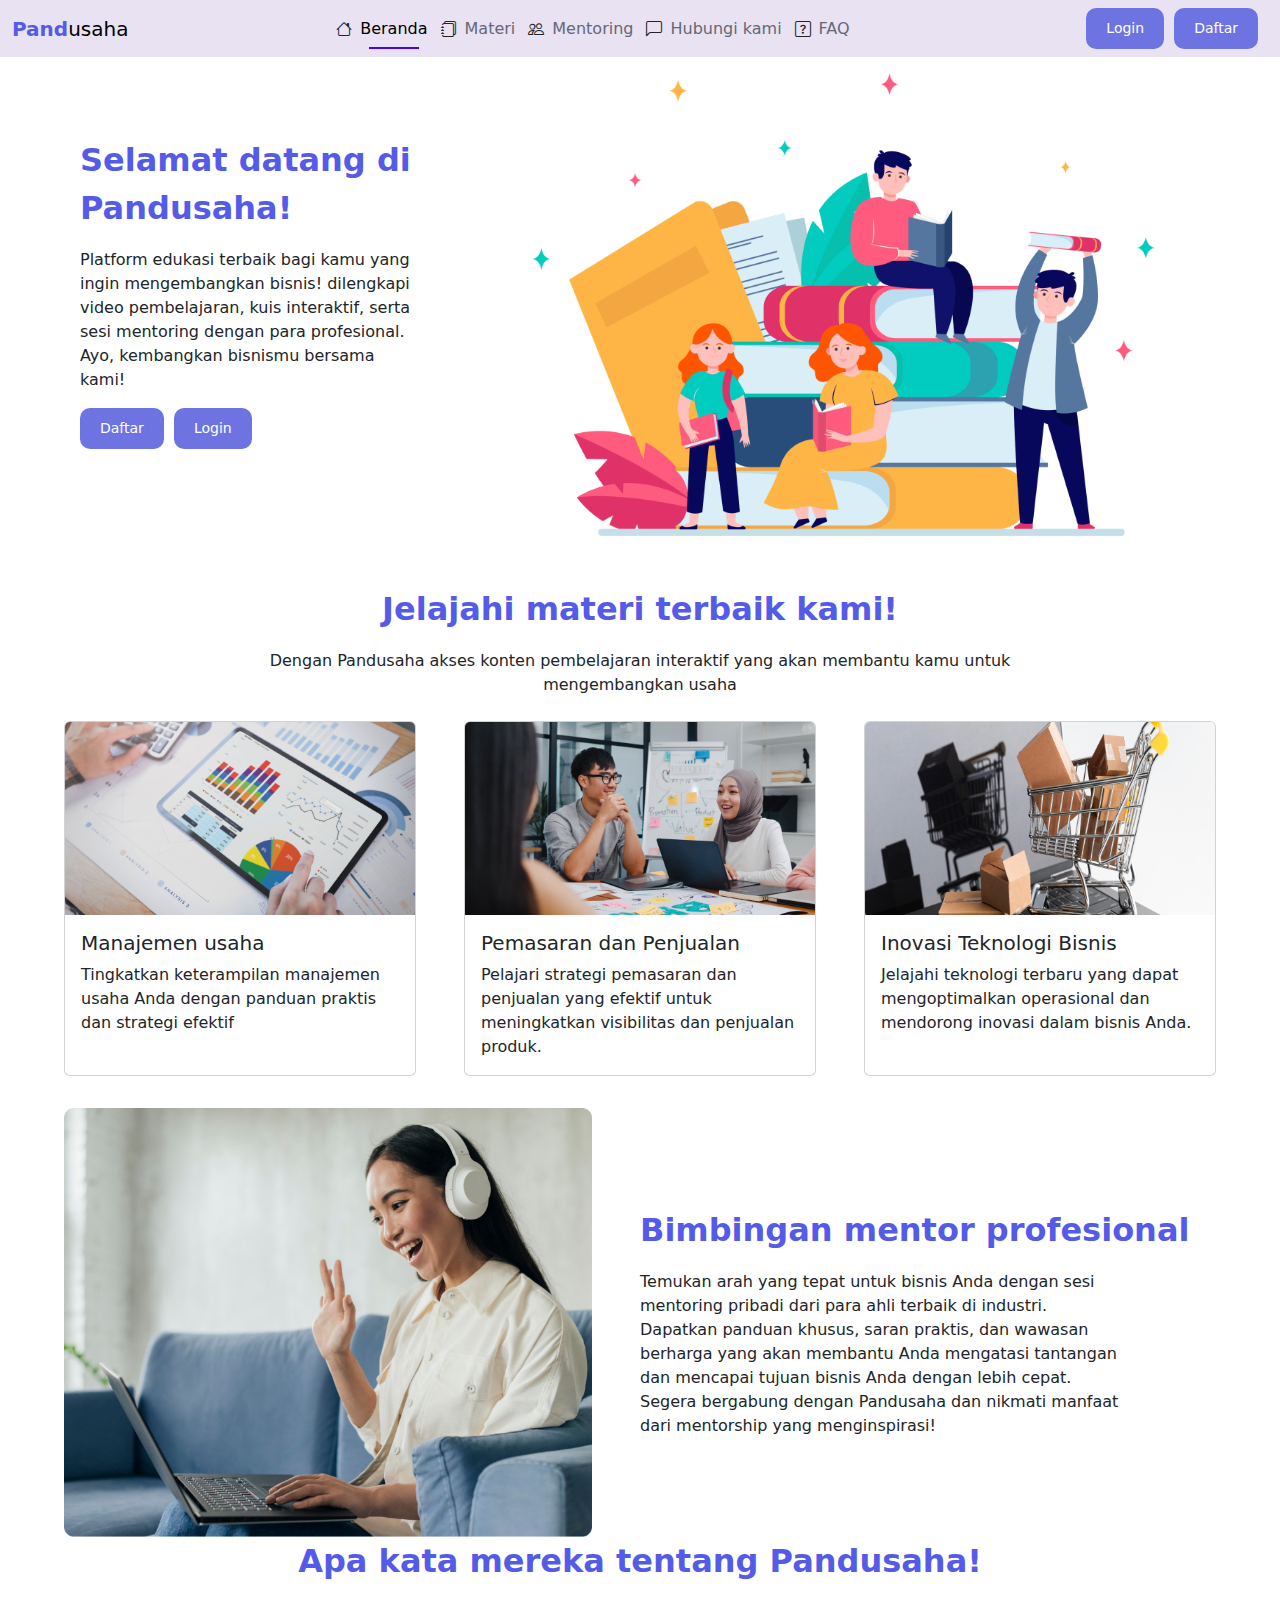
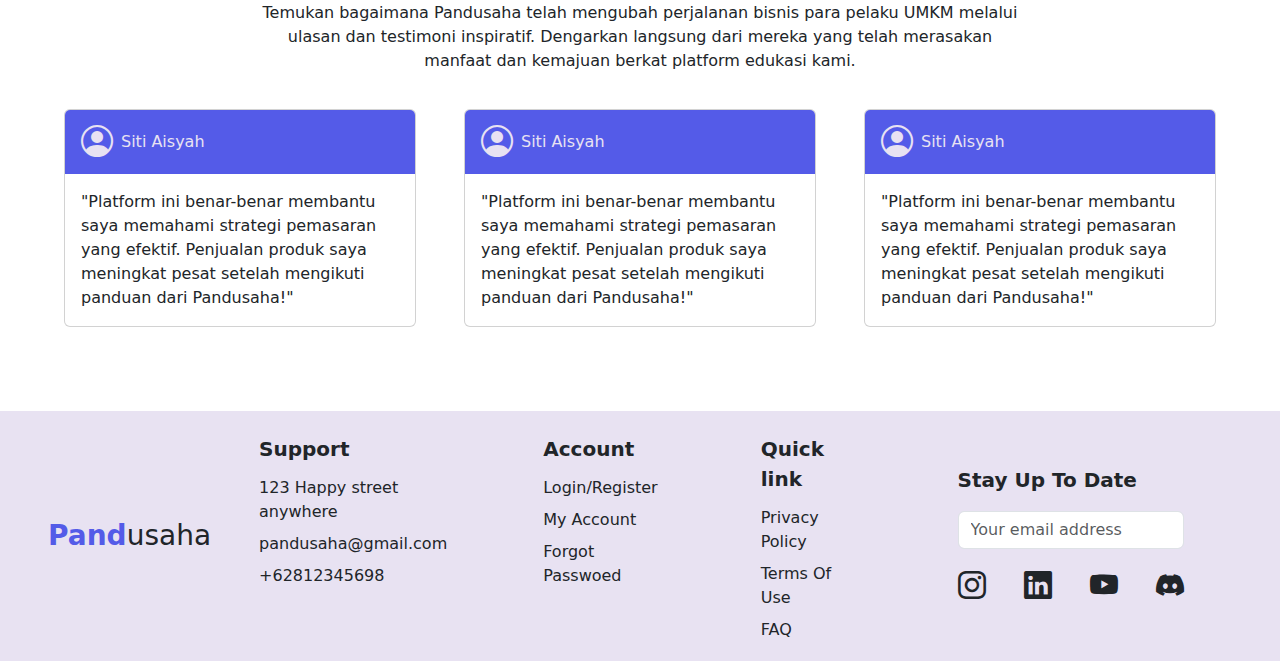
==== index.html @ b022d333 "Initial commit" ====
<!doctype html>
<html lang="en" >
  <head>
    <meta charset="utf-8">
    <meta name="viewport" content="width=device-width, initial-scale=1">
    <title>Capstone</title>
    <link href="https://cdn.jsdelivr.net/npm/bootstrap@5.3.3/dist/css/bootstrap.min.css" rel="stylesheet" integrity="sha384-QWTKZyjpPEjISv5WaRU9OFeRpok6YctnYmDr5pNlyT2bRjXh0JMhjY6hW+ALEwIH" crossorigin="anonymous">
    <link rel="stylesheet" href="https://cdn.jsdelivr.net/npm/bootstrap-icons/font/bootstrap-icons.css">


    <link href="assets/css/style.css" rel="stylesheet">
  </head>
  <body>
    <!--Navbar-->
    <nav class="navbar navbar-expand-lg fixed-top";>
      <div class="container-fluid">
        <a class="navbar-brand me-auto" href="#"><span class="fw-semibold" style="color: rgba(84, 91, 232, 1)">Pand</span>usaha</a>
        <div class="offcanvas offcanvas-end" tabindex="-1" id="offcanvasNavbar" aria-labelledby="offcanvasNavbarLabel">
          <div class="offcanvas-header">
            <h5 class="offcanvas-title" id="offcanvasNavbarLabel">Logo</h5>
            <button type="button" class="btn-close" data-bs-dismiss="offcanvas" aria-label="Close"></button>
          </div>
          <div class="offcanvas-body">
            <ul class="navbar-nav justify-content-center flex-grow-1 pe-3">
              <i class="icon-button bi bi-house"></i>
              <li class="nav-item">
                <a class="nav-link active" aria-current="page" href="index.html">Beranda</a>
              </li>
              <i class="icon-button bi bi-journals"></i>
              <li class="nav-item">
                <a class="nav-link" href="#">Materi</a>
              </li>
              <i class="icon-button bi bi-people"></i>
              <li class="nav-item">
                <a class="nav-link" href="#">Mentoring</a>
              </li>
              <i class="icon-button bi bi bi-chat-left"></i>
              <li class="nav-item">
                <a class="nav-link" href="#">Hubungi kami</a>
              </li>
              <i class="icon-button bi bi bi-question-square"></i>
              <li class="nav-item">
                <a class="nav-link" href="#">FAQ</a>
              </li>
          </div>
        </div>
        <a href="login.html" class="login-button">Login</a>
        <a href="daftar.html" class="Daftar-button">Daftar</a>
        
        <button class="navbar-toggler" type="button" data-bs-toggle="offcanvas" data-bs-target="#offcanvasNavbar" aria-controls="offcanvasNavbar" aria-label="Toggle navigation">
          <span class="navbar-toggler-icon"></span>
        </button>
        
      </div>
    </nav>
    <!--End Navbar-->
      <!--Hero section-->
      <div class="container-fluid py-2 d-flex justify-content-center align-items-center" style="padding: 80px">
        <div>
          <div class="fs-2 fw-semibold" style="color: rgba(84, 91, 232, 1)">Selamat datang di Pandusaha!</div>
          <div class="body-text mt-3" style="width: 80%">
            Platform edukasi terbaik bagi kamu yang ingin mengembangkan bisnis! dilengkapi video pembelajaran, kuis interaktif, serta sesi mentoring dengan para profesional. Ayo, kembangkan bisnismu bersama kami!
          </div>
          <div class="d-flex mt-3">
            <a href="daftar.html" class="Daftar-button">Daftar</a>
            <a href="login.html" class="login-button">Login</a>
          </div>
        </div>
        <img src="assets/img/Hero-Image.png" alt="" style="width: 700px" />
      </div>
      <!-- Materi -->
      <div class="header-section">
        <div class="fs-2 fw-semibold text-center" style="color: rgba(84, 91, 232, 1)">Jelajahi materi terbaik kami!</div>
        <div class="body-text my-3 m-auto text-center" style="width: 60%">Dengan Pandusaha akses konten pembelajaran interaktif yang akan membantu kamu untuk mengembangkan usaha</div>
      </div>
      <!-- Materi -->
      <div class="d-flex justify-content-center m-auto p-2">
        <div class="card mx-4 mb-4" style="width: 22rem">
          <img src="assets/img/Manajemen.png" class="card-img-top" alt="..." />
          <div class="card-body">
            <h5 class="card-title">Manajemen usaha</h5>
            <p class="card-text">Tingkatkan keterampilan manajemen usaha Anda dengan panduan praktis dan strategi efektif</p>
          </div>
        </div>
        <div class="card mx-4 mb-4" style="width: 22rem">
          <img src="assets/img/Pemasaran.png" class="card-img-top" alt="..." />
          <div class="card-body">
            <h5 class="card-title">Pemasaran dan Penjualan</h5>
            <p class="card-text">Pelajari strategi pemasaran dan penjualan yang efektif untuk meningkatkan visibilitas dan penjualan produk.</p>
          </div>
        </div>
        <div class="card mx-4 mb-4" style="width: 22rem">
          <img src="assets/img/Inovasi.png" class="card-img-top" alt="..." />
          <div class="card-body">
            <h5 class="card-title">Inovasi Teknologi Bisnis</h5>
            <p class="card-text">Jelajahi teknologi terbaru yang dapat mengoptimalkan operasional dan mendorong inovasi dalam bisnis Anda.</p>
          </div>
        </div>
      </div>
      <!-- Mentoring -->
      <div class="header-section d-flex justify-content-end mx-auto align-items-center">
        <img class="mx-5" src="assets/img/Mentor-Image.png" alt="" style="width: 528px" />
        <div style="width: 50%">
          <div class="fs-2 fw-semibold" style="color: rgba(84, 91, 232, 1)">Bimbingan mentor profesional</div>
          <div class="body-text mt-3" style="width: 75%">
            Temukan arah yang tepat untuk bisnis Anda dengan sesi mentoring pribadi dari para ahli terbaik di industri. Dapatkan panduan khusus, saran praktis, dan wawasan berharga yang akan membantu Anda mengatasi tantangan dan mencapai
            tujuan bisnis Anda dengan lebih cepat. Segera bergabung dengan Pandusaha dan nikmati manfaat dari mentorship yang menginspirasi!
          </div>
        </div>
      </div>
      <!-- Testimoni -->
      <div class="header-section">
        <div class="fs-2 fw-semibold text-center" style="color: rgba(84, 91, 232, 1)">Apa kata mereka tentang Pandusaha!</div>
        <div class="body-text my-3 m-auto text-center" style="width: 60%">
          Temukan bagaimana Pandusaha telah mengubah perjalanan bisnis para pelaku UMKM melalui ulasan dan testimoni inspiratif. Dengarkan langsung dari mereka yang telah merasakan manfaat dan kemajuan berkat platform edukasi kami.
        </div>
      </div>
      <!-- Card Testi -->
      <div class="d-flex justify-content-center m-auto">
        <div class="card mx-4 mb-4" style="width: 22rem; margin-top: 20px">
          <div class="card-img-top d-flex justify-content-start align-items-center px-3" style="height: 4rem; background-color: rgba(84, 91, 232, 1)">
            <i class="fs-2 bi bi-person-circle" style="color: rgba(232, 226, 242, 1)"></i>
            <div class="user-name fs-6 px-2" style="color: rgba(232, 226, 242, 1)">Siti Aisyah</div>
          </div>
          <div class="card-body">
            <p class="card-text">"Platform ini benar-benar membantu saya memahami strategi pemasaran yang efektif. Penjualan produk saya meningkat pesat setelah mengikuti panduan dari Pandusaha!"</p>
          </div>
        </div>
        <div class="card mx-4 mb-4" style="width: 22rem; margin-top: 20px">
          <div class="card-img-top d-flex justify-content-start align-items-center px-3" style="height: 4rem; background-color: rgba(84, 91, 232, 1)">
            <i class="fs-2 bi bi-person-circle" style="color: rgba(232, 226, 242, 1)"></i>
            <div class="user-name fs-6 px-2" style="color: rgba(232, 226, 242, 1)">Siti Aisyah</div>
          </div>
          <div class="card-body">
            <p class="card-text">"Platform ini benar-benar membantu saya memahami strategi pemasaran yang efektif. Penjualan produk saya meningkat pesat setelah mengikuti panduan dari Pandusaha!"</p>
          </div>
        </div>
        <div class="card mx-4 mb-4" style="width: 22rem; margin-top: 20px">
          <div class="card-img-top d-flex justify-content-start align-items-center px-3" style="height: 4rem; background-color: rgba(84, 91, 232, 1)">
            <i class="fs-2 bi bi-person-circle" style="color: rgba(232, 226, 242, 1)"></i>
            <div class="user-name fs-6 px-2" style="color: rgba(232, 226, 242, 1)">Siti Aisyah</div>
          </div>
          <div class="card-body">
            <p class="card-text">"Platform ini benar-benar membantu saya memahami strategi pemasaran yang efektif. Penjualan produk saya meningkat pesat setelah mengikuti panduan dari Pandusaha!"</p>
          </div>
        </div>
      </div>
      <!--End Hero Section-->
      <!-- ======= Footer ======= -->
      <div class="container-fluid d-flex justify-content-between align-items-center px-5" style="background-color: rgba(232, 226, 242, 1); height: 250px; margin-top: 60px">
        <a class="navbar-brand fs-3" href="#"><span class="fw-semibold" style="color: rgba(84, 91, 232, 1)">Pand</span>usaha</a>
        <div class="d-flex justify-content-between align-items-start">
          <div class="d-row justify-content-center text-start mx-5">
            <div class="fs-5 fw-semibold py-2">Support</div>
            <div class="fs-6 py-1">
              123 Happy street <br />
              anywhere
            </div>
            <div class="fs-6 py-1">pandusaha@gmail.com</div>
            <div class="fs-6 py-1">+62812345698</div>
          </div>
          <div class="d-row justify-content-center text-start mx-5">
            <div class="fs-5 fw-semibold py-2">Account</div>
            <div class="fs-6 py-1">Login/Register</div>
            <div class="fs-6 py-1">My Account</div>
            <div class="fs-6 py-1">Forgot Passwoed</div>
          </div>
          <div class="d-row justify-content-center text-start mx-5">
            <div class="fs-5 fw-semibold py-2">Quick link</div>
            <div class="fs-6 py-1">Privacy Policy</div>
            <div class="fs-6 py-1">Terms Of Use</div>
            <div class="fs-6 py-1">FAQ</div>
          </div>
        </div>
        <div class="d-row justify-content-center text-start mx-5">
          <div class="fs-5 fw-semibold py-2">Stay Up To Date</div>
          <input class="form-control me-2 mt-2 mb-3" type="search" placeholder="Your email address" aria-label="Search" />
          <div class="social d-flex justify-content-between align-items-start my-2">
            <i class="fs-3 bi bi-instagram"></i>
            <i class="fs-3 bi bi-linkedin"></i>
            <i class="fs-3 bi bi-youtube"></i>
            <i class="fs-3 bi bi-discord"></i>
  <!-- End  Footer -->
    <script src="https://cdn.jsdelivr.net/npm/bootstrap@5.3.3/dist/js/bootstrap.bundle.min.js" integrity="sha384-YvpcrYf0tY3lHB60NNkmXc5s9fDVZLESaAA55NDzOxhy9GkcIdslK1eN7N6jIeHz" crossorigin="anonymous"></script>
  </body>
</html>
---- assets/css/style.css ----
.navbar{
    background-color: rgba(232, 226, 242, 1);
}

.login-button {
  background-color:  rgb(110, 115, 226);
  color: rgb(255, 255, 255);
  font-size: 14px;
  padding: 10px 20px;
  border-radius: 10px;
  transition: 0.3s background-color;
  text-decoration: none;
  margin-right: 10px;
}

.login-button:hover {
  background-color: rgb(36, 45, 221);
}

.Daftar-button {
background-color: rgb(110, 115, 226);
color: rgb(255, 255, 255);
font-size: 14px;
padding: 10px 20px;
border-radius: 10px;
transition: 0.3s background-color;
text-decoration: none;
margin-right: 10px;
}

.Daftar-button:hover {
    background-color: rgb(36, 45, 221);
}

.navbar-toggler {
  border: none;
  font-size: 1.25rem;
}

.navbar-toggler:focus,
.btn-close:focus {
  box-shadow: none;
  outline: none;
}

.nav-link {
  color: #666777;
  font-weight: 500;
  position: relative;
  margin-right: 5px;
}

.nav-link:hover,
.nav-link.active {
  color: #000;
}
@media (min-width: 991px) {
  .nav-link::before {
    content: "";
    position: absolute;
    bottom: 0;
    left: 50%;
    transform: translateX(-50%);
    width: 0;
    height: 2px;
    background-color: rgb(68, 0, 255);
    visibility: hidden;
    transition: 0.3s ease-in-out;
  }

  .nav-link:hover::before,
  .nav-link.active::before {
    width: 60%;
    visibility: visible;
  }
}
.btn-daftar{
    background-color:rgb(68, 0, 255) ;
    color: #e9e8e6;
}

.icon-button{
  margin-top: 9px;
}


.login-container {
  display: flex;
  min-height: 100vh;
  align-items: center;
  justify-content: center;
}


.login-image {
background: url("/assets/img/Hero-Image.png");
background-size: cover;
background-position: center;
width: 50%;
height: 50%;
min-width: 300px;
min-height: 500px;
}


.login-form {
  max-width: 500px;
  width: 400px;
  height: 300px;
  padding: 30px;
  background: rgba(232, 226, 242, 1);
  border-radius: 10px;
  box-shadow: 0 0 10px rgba(0, 0, 0, 0.1);
}


.btn-block{
  margin-top: 10px;
 width: 340px;
}

.signup-container {
  display: flex;
  min-height: 100vh;
  align-items: center;
  justify-content: center;
}
.signup-image {
background: url("/assets/img/Hero-Image.png");
background-size: cover;
background-position: center;
width: 100%;
height: 100%;
min-height: 500px;
margin-right: 900px;
}




#footer {
    background: #e9e8e6;
    padding: 30px 0;
    color: #222222;
    font-size: 14px;
    text-align: center;
    justify-content: first baseline;
  }
  
  #footer .credits {
    padding-top: 5px;
    font-size: 13px;
  }
  
  #footer .credits a {
    color: #34b7a7;
  }
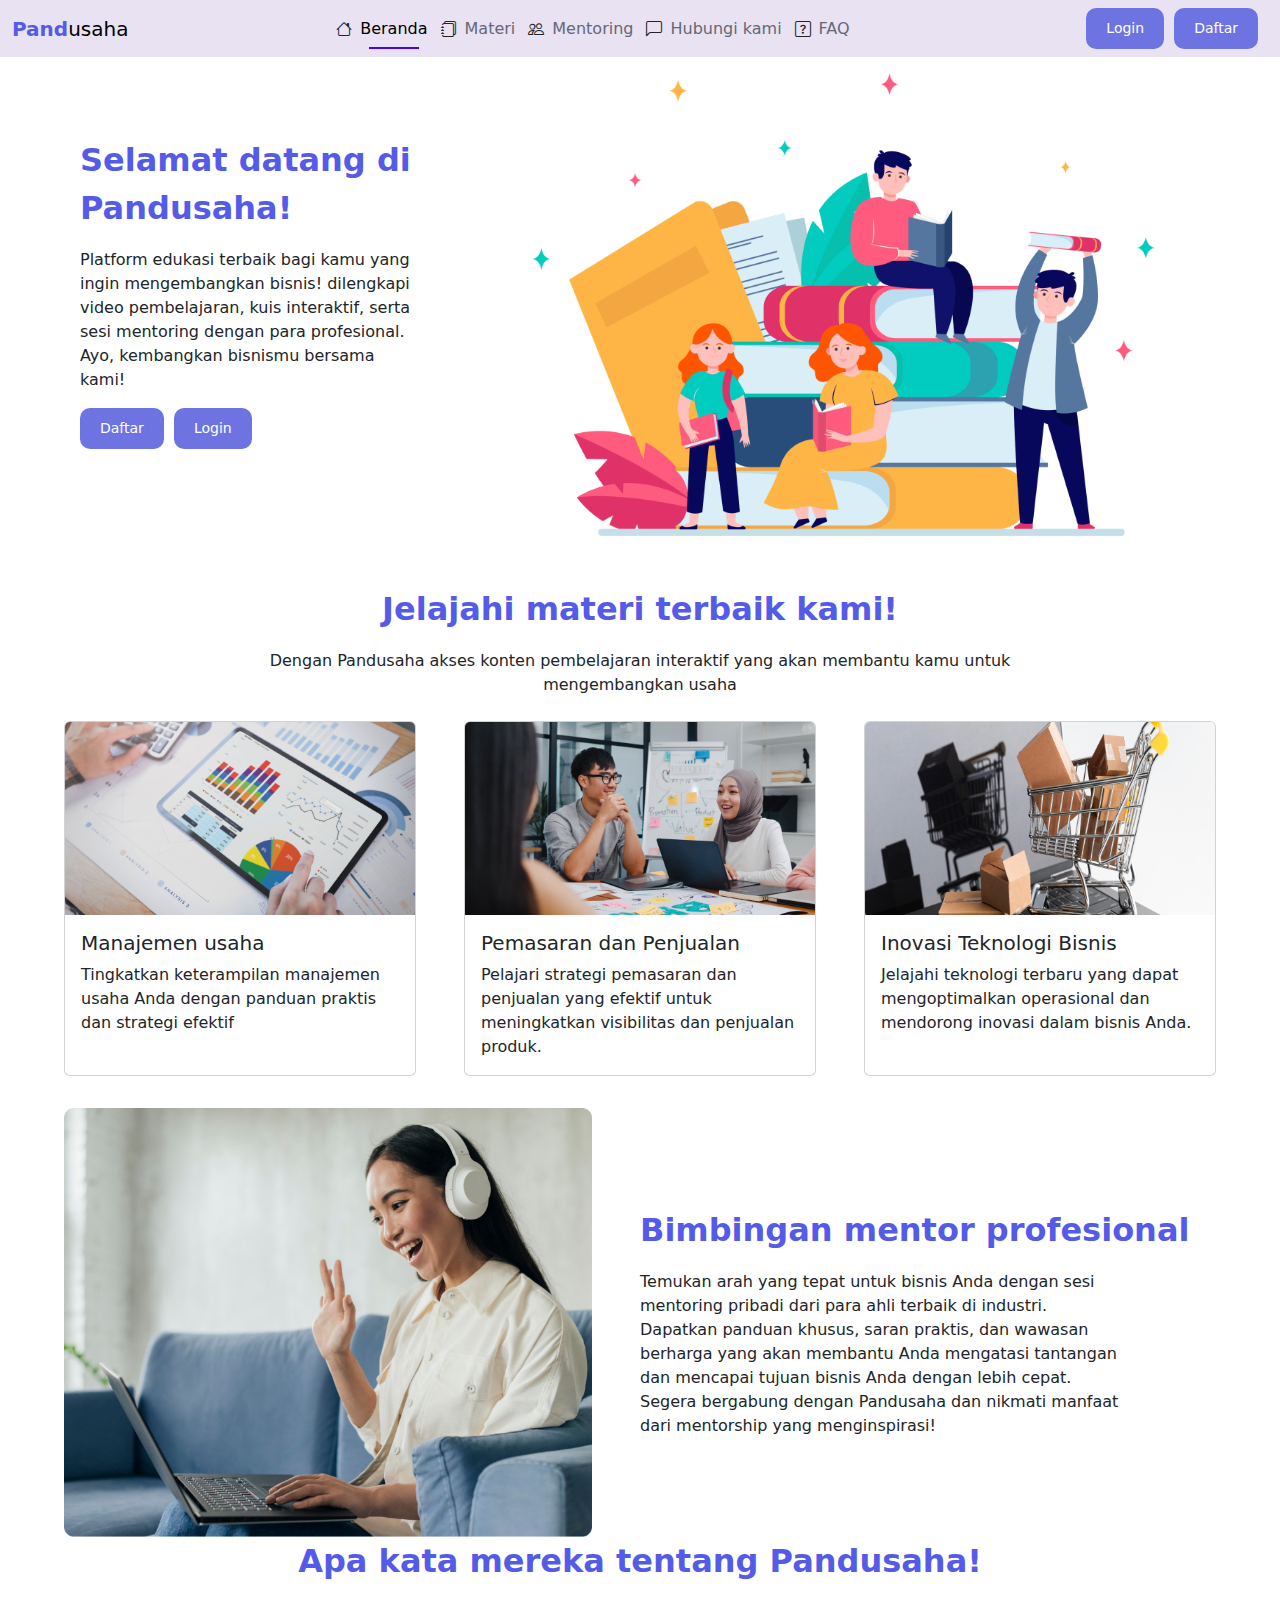
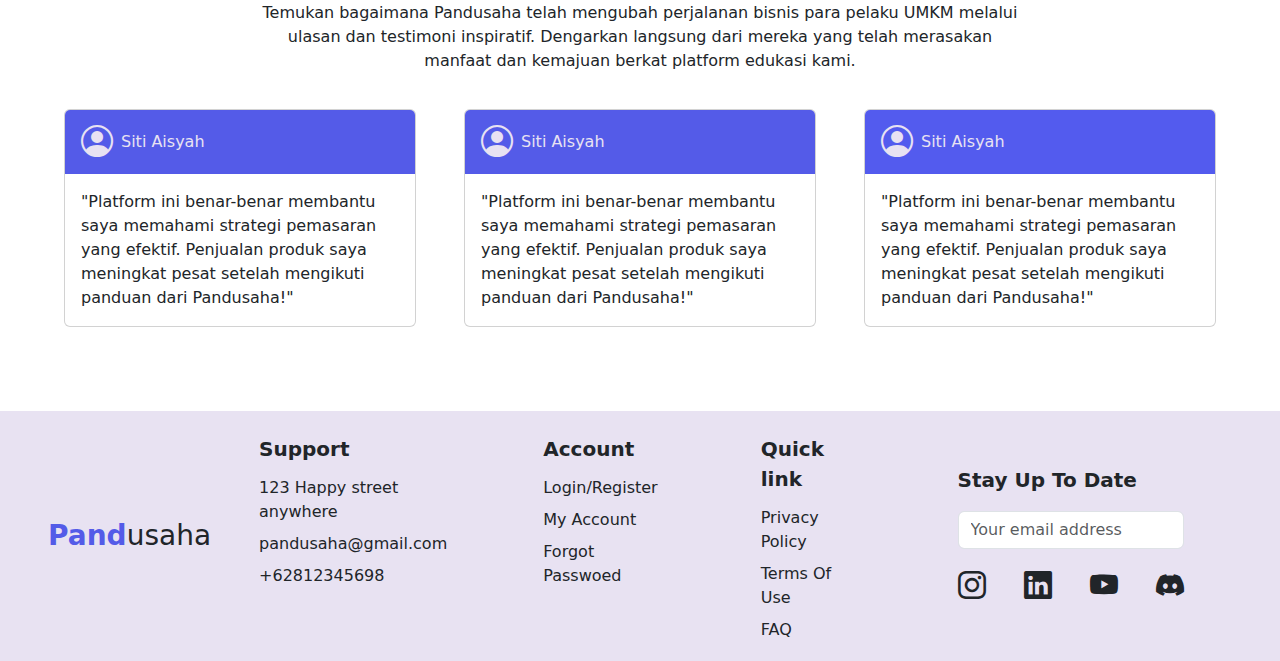
==== commit 134d56c9: "commit" ====
--- a/index.html
+++ b/index.html
@@ -136,7 +136,7 @@
           </div>
         </div>
         <div class="card mx-4 mb-4" style="width: 22rem; margin-top: 20px">
-          <div class="card-img-top d-flex justify-content-start align-items-center px-3" style="height: 4rem; background-color: rgba(84, 91, 232, 1)">
+          <div class="card-img-top d-flex justify-content-start align-items-center px-3" style="height: 4rem; background-color: rgb(83, 91, 238)">
             <i class="fs-2 bi bi-person-circle" style="color: rgba(232, 226, 242, 1)"></i>
             <div class="user-name fs-6 px-2" style="color: rgba(232, 226, 242, 1)">Siti Aisyah</div>
           </div>
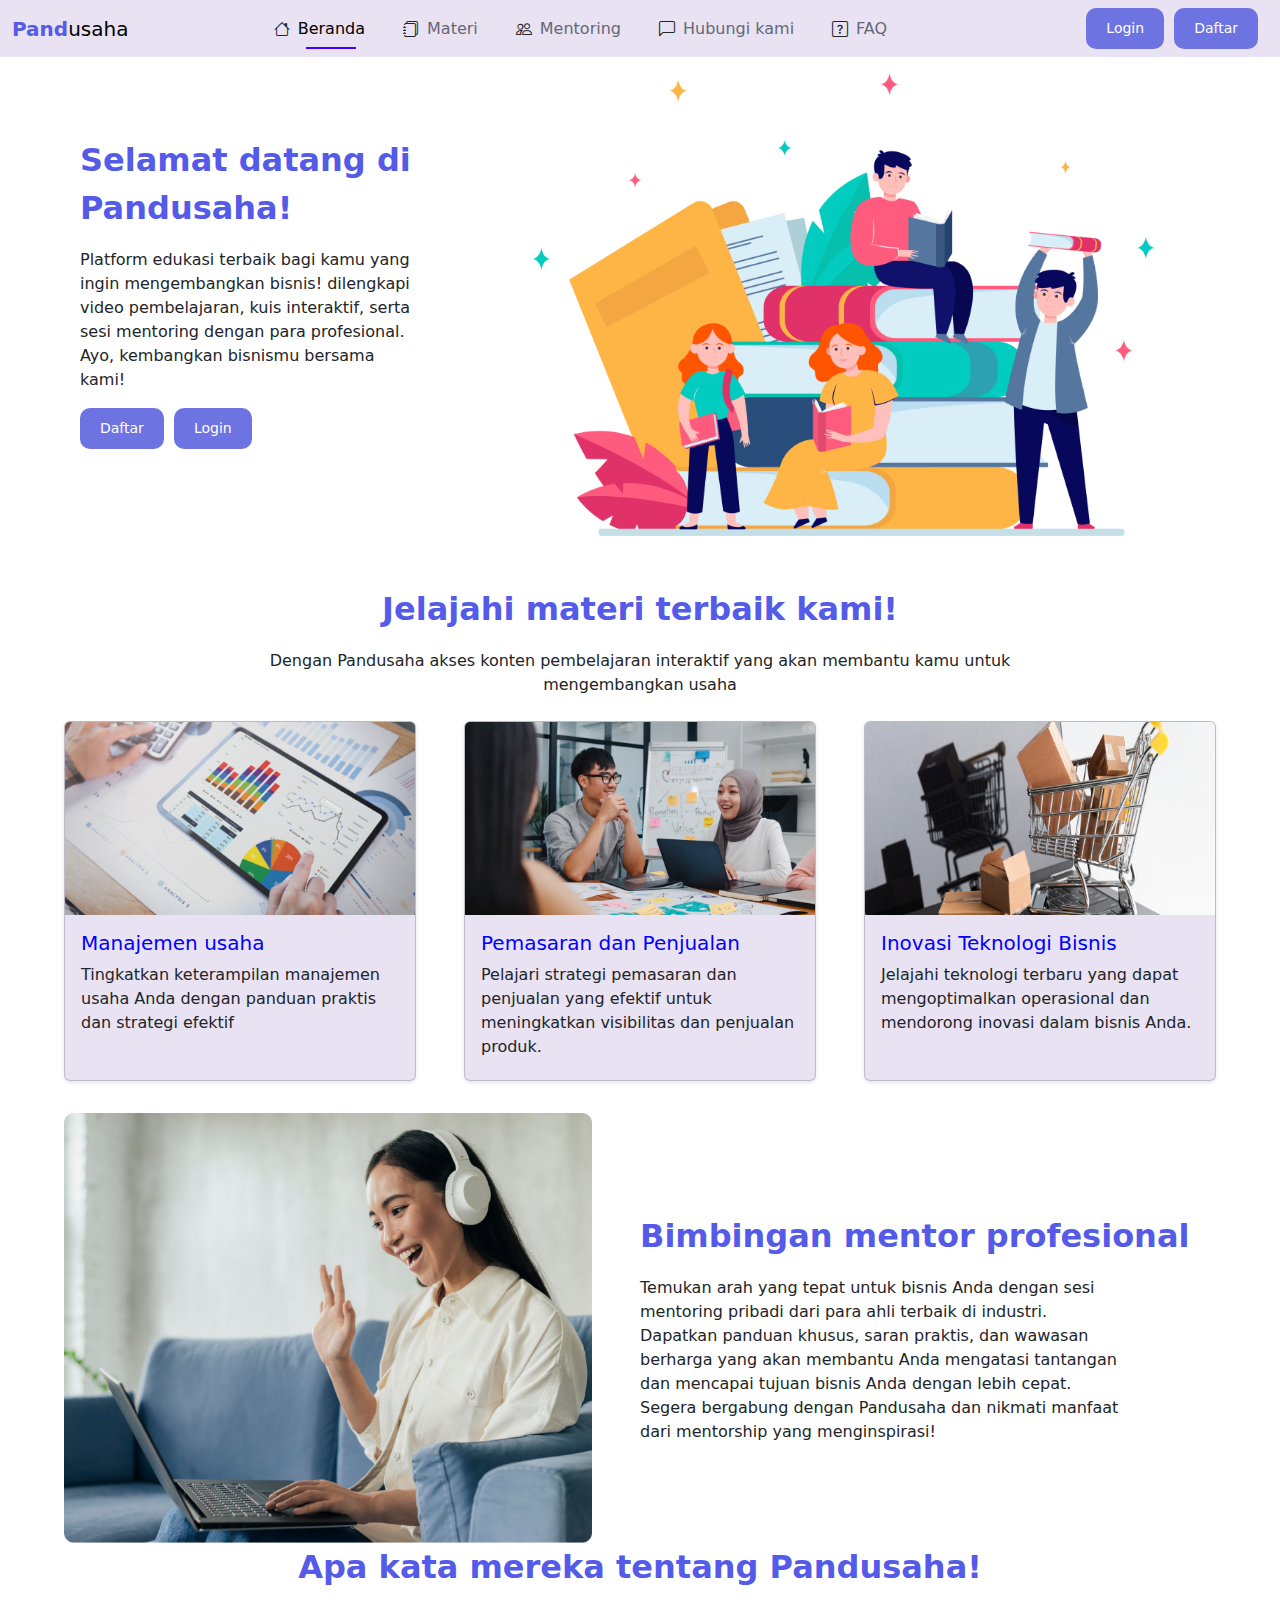
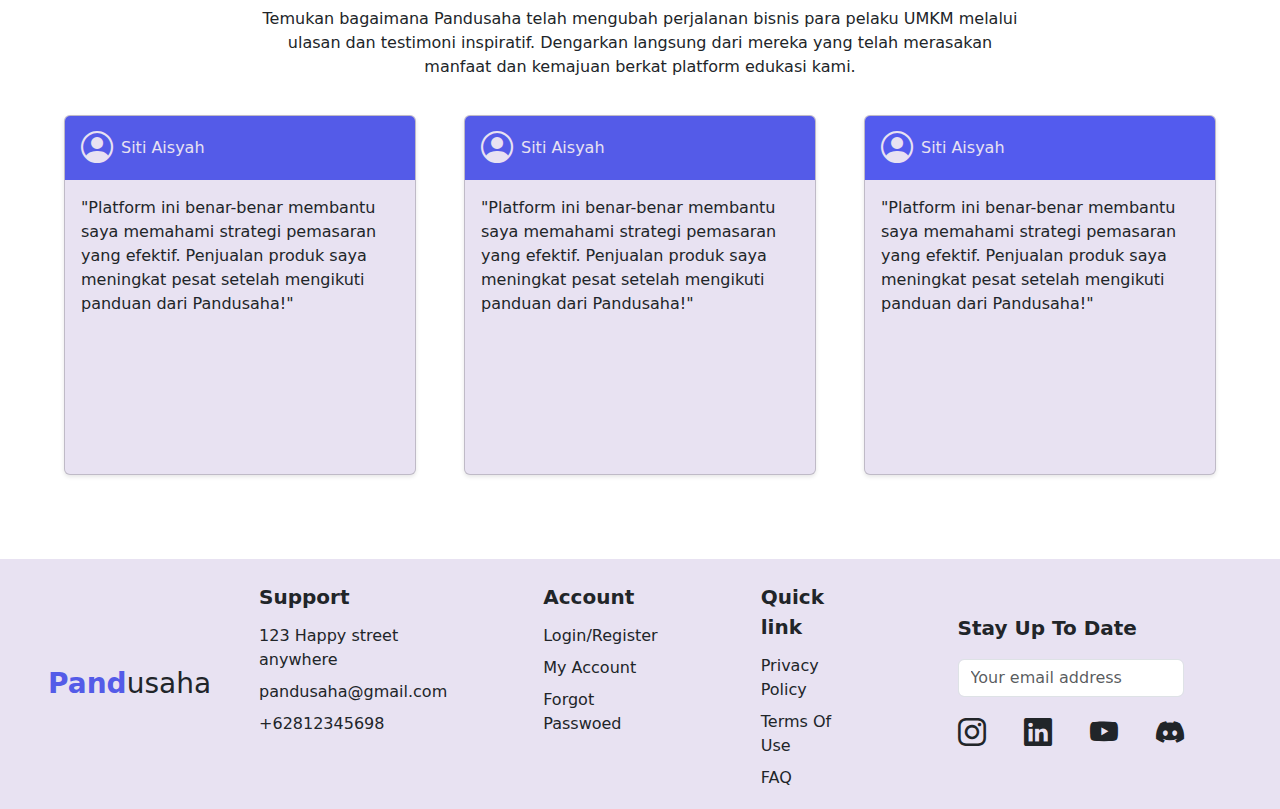
==== commit 48c31db2: "main" ====
--- a/index.html
+++ b/index.html
@@ -28,7 +28,7 @@
               </li>
               <i class="icon-button bi bi-journals"></i>
               <li class="nav-item">
-                <a class="nav-link" href="#">Materi</a>
+                <a class="nav-link" href="materi.html">Materi</a>
               </li>
               <i class="icon-button bi bi-people"></i>
               <li class="nav-item">
@@ -66,7 +66,7 @@
             <a href="login.html" class="login-button">Login</a>
           </div>
         </div>
-        <img src="assets/img/Hero-Image.png" alt="" style="width: 700px" />
+        <img src="assets/img/Hero.png" alt="" style="width: 700px" />
       </div>
       <!-- Materi -->
       <div class="header-section">
@@ -99,7 +99,7 @@
       </div>
       <!-- Mentoring -->
       <div class="header-section d-flex justify-content-end mx-auto align-items-center">
-        <img class="mx-5" src="assets/img/Mentor-Image.png" alt="" style="width: 528px" />
+        <img class="mx-5" src="assets/img/Mentor.png" alt="" style="width: 528px" />
         <div style="width: 50%">
           <div class="fs-2 fw-semibold" style="color: rgba(84, 91, 232, 1)">Bimbingan mentor profesional</div>
           <div class="body-text mt-3" style="width: 75%">
--- a/assets/css/style.css
+++ b/assets/css/style.css
@@ -1,20 +1,20 @@
 .navbar{
-    background-color: rgba(232, 226, 242, 1);
+  background-color: rgba(232, 226, 242, 1);
 }
 
 .login-button {
-  background-color:  rgb(110, 115, 226);
-  color: rgb(255, 255, 255);
-  font-size: 14px;
-  padding: 10px 20px;
-  border-radius: 10px;
-  transition: 0.3s background-color;
-  text-decoration: none;
-  margin-right: 10px;
+background-color:  rgb(110, 115, 226);
+color: rgb(255, 255, 255);
+font-size: 14px;
+padding: 10px 20px;
+border-radius: 10px;
+transition: 0.3s background-color;
+text-decoration: none;
+margin-right: 10px;
 }
 
 .login-button:hover {
-  background-color: rgb(36, 45, 221);
+background-color: rgb(36, 45, 221);
 }
 
 .Daftar-button {
@@ -29,129 +29,151 @@
 }
 
 .Daftar-button:hover {
-    background-color: rgb(36, 45, 221);
+  background-color: rgb(36, 45, 221);
 }
 
 .navbar-toggler {
-  border: none;
-  font-size: 1.25rem;
+border: none;
+font-size: 1.25rem;
 }
 
 .navbar-toggler:focus,
 .btn-close:focus {
-  box-shadow: none;
-  outline: none;
+box-shadow: none;
+outline: none;
 }
 
 .nav-link {
-  color: #666777;
-  font-weight: 500;
-  position: relative;
-  margin-right: 5px;
+color: #666777;
+font-weight: 500;
+position: relative;
+margin-right: 30px;
 }
 
 .nav-link:hover,
 .nav-link.active {
-  color: #000;
-}
-@media (min-width: 991px) {
-  .nav-link::before {
-    content: "";
-    position: absolute;
-    bottom: 0;
-    left: 50%;
-    transform: translateX(-50%);
-    width: 0;
-    height: 2px;
-    background-color: rgb(68, 0, 255);
-    visibility: hidden;
-    transition: 0.3s ease-in-out;
-  }
-
-  .nav-link:hover::before,
-  .nav-link.active::before {
-    width: 60%;
-    visibility: visible;
-  }
-}
-.btn-daftar{
-    background-color:rgb(68, 0, 255) ;
-    color: #e9e8e6;
-}
-
-.icon-button{
-  margin-top: 9px;
-}
-
-
-.login-container {
-  display: flex;
-  min-height: 100vh;
-  align-items: center;
-  justify-content: center;
-}
-
-
-.login-image {
-background: url("/assets/img/Hero-Image.png");
-background-size: cover;
-background-position: center;
-width: 50%;
-height: 50%;
-min-width: 300px;
-min-height: 500px;
-}
-
-
-.login-form {
-  max-width: 500px;
-  width: 400px;
-  height: 300px;
-  padding: 30px;
-  background: rgba(232, 226, 242, 1);
-  border-radius: 10px;
-  box-shadow: 0 0 10px rgba(0, 0, 0, 0.1);
-}
-
-
-.btn-block{
-  margin-top: 10px;
- width: 340px;
-}
-
-.signup-container {
-  display: flex;
-  min-height: 100vh;
-  align-items: center;
-  justify-content: center;
-}
-.signup-image {
-background: url("/assets/img/Hero-Image.png");
-background-size: cover;
-background-position: center;
-width: 100%;
-height: 100%;
-min-height: 500px;
-margin-right: 900px;
+color:rgb(68, 0, 255)
 }
 
 
 
 
+
+
+.btn-group{
+  margin-right: 60px;
+}
+
+
+
+.dropdown-item-keluar{
+  color: red;
+  margin-left: 15px;
+  text-decoration: none;
+}
+
+
+
+@media (min-width: 991px) {
+.nav-link::before {
+  content: "";
+  position: absolute;
+  bottom: 0;
+  left: 50%;
+  transform: translateX(-50%);
+  width: 0;
+  height: 2px;
+  background-color: rgb(68, 0, 255);
+  visibility: hidden;
+  transition: 0.3s ease-in-out;
+}
+
+.nav-link:hover::before,
+.nav-link.active::before {
+  width: 60%;
+  visibility: visible;
+}
+}
+.btn-daftar{
+  background-color:rgb(68, 0, 255) ;
+  color: #e9e8e6;
+}
+
+.icon-button{
+margin-top: 9px;
+}
+
+
+.login-container {
+display: flex;
+min-height: 100vh;
+align-items: center;
+justify-content: center;
+}
+
+
+
+
+.login-form {
+max-width: 500px;
+width: 400px;
+padding: 30px;
+margin:100px 100px;
+}
+
+
+.btn-block{
+margin-top: 10px;
+width: 340px;
+}
+
+.signup-container {
+display: flex;
+min-height: 100vh;
+align-items: center;
+justify-content: center;
+}
+
+.signup-form {
+max-width: 500px;
+width: 400px;
+padding: 30px;
+margin:100px 100px;
+}
+
+
+.card{
+  margin-bottom: 20px;
+  height: 360px;
+  box-shadow: 0px 2px 4px rgba(0, 0, 0, 0.1);
+  background-color:  rgba(232, 226, 242, 1);
+  transition: transform 0.2s;
+}
+
+.card-title{
+  color: blue;
+}
+
+
+.card:hover{
+  transform: scale(1.05);
+}
+
+
 #footer {
-    background: #e9e8e6;
-    padding: 30px 0;
-    color: #222222;
-    font-size: 14px;
-    text-align: center;
-    justify-content: first baseline;
-  }
-  
-  #footer .credits {
-    padding-top: 5px;
-    font-size: 13px;
-  }
-  
-  #footer .credits a {
-    color: #34b7a7;
-  }
+  background: #e9e8e6;
+  padding: 30px 0;
+  color: #222222;
+  font-size: 14px;
+  text-align: center;
+  justify-content: first baseline;
+}
+
+#footer .credits {
+  padding-top: 5px;
+  font-size: 13px;
+}
+
+#footer .credits a {
+  color: #34b7a7;
+}
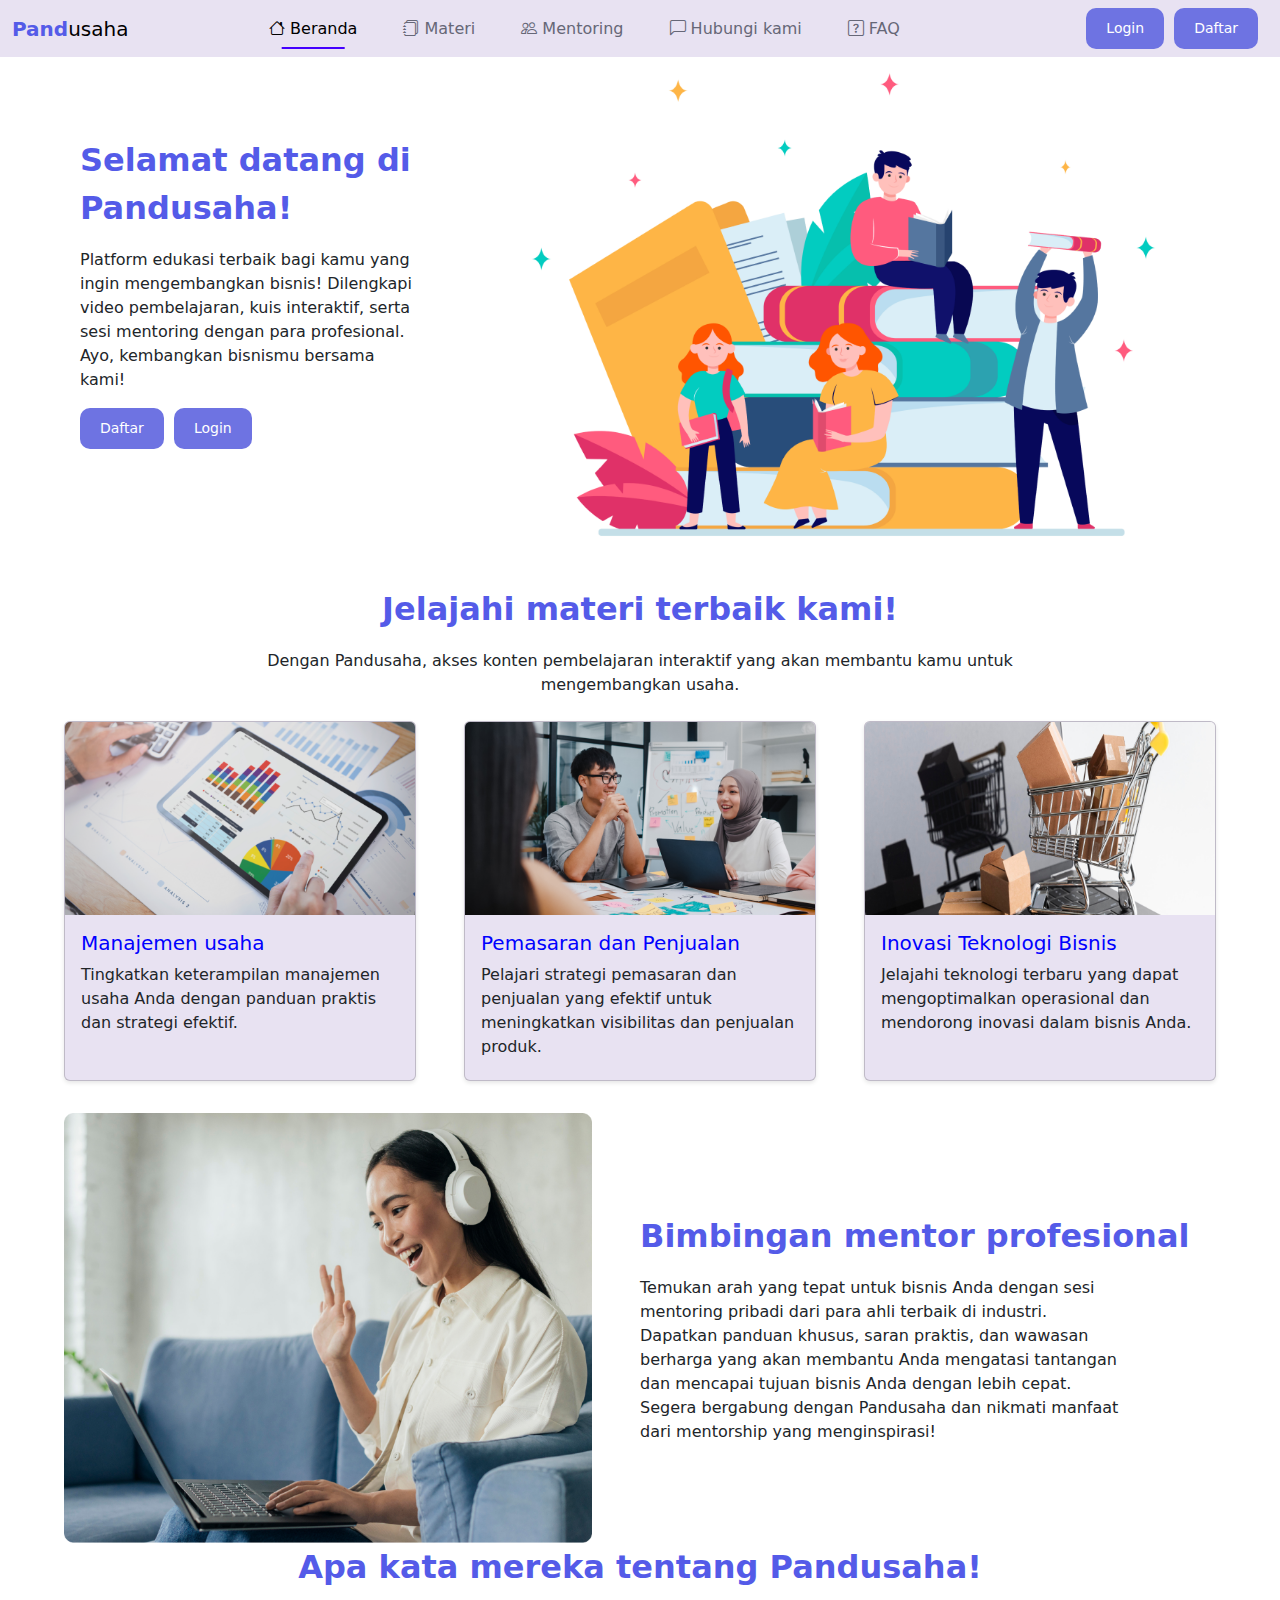
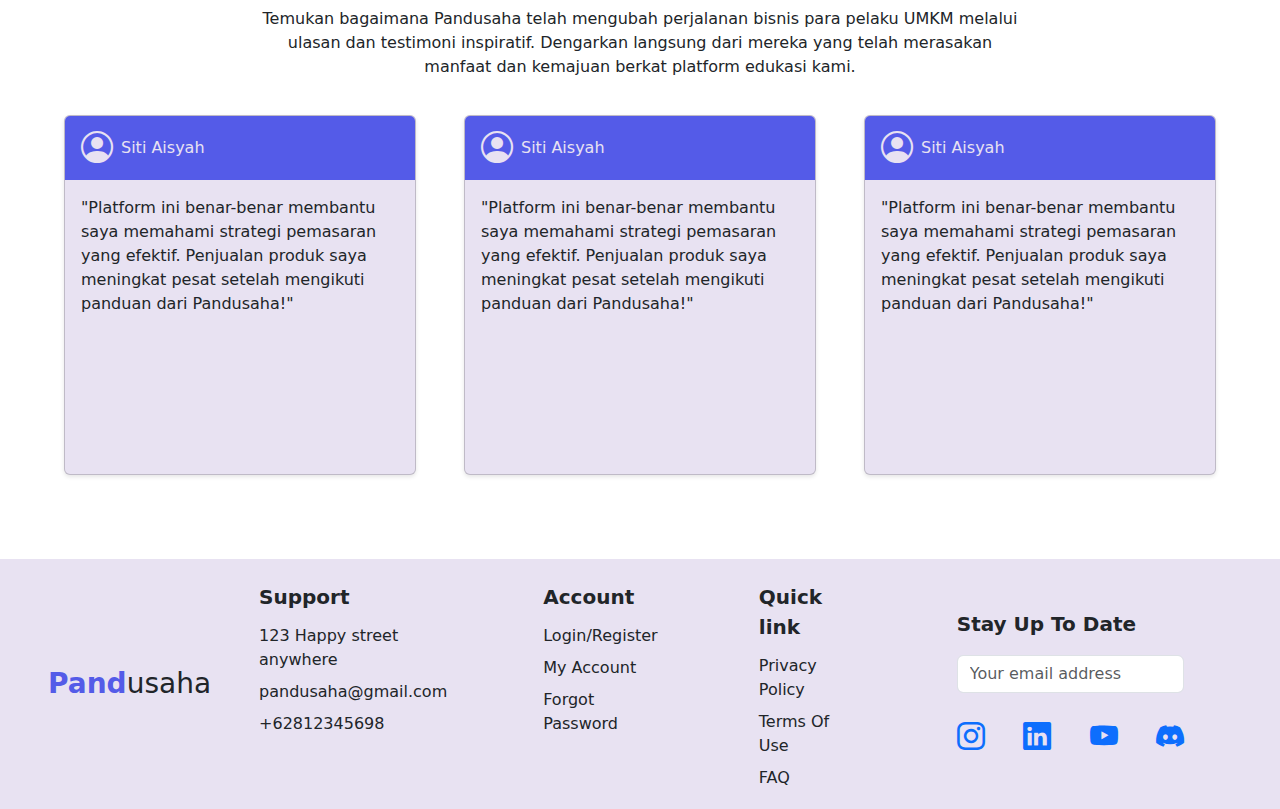
==== commit f2fe8f18: "commit" ====
--- a/index.html
+++ b/index.html
@@ -1,186 +1,190 @@
 <!doctype html>
-<html lang="en" >
-  <head>
-    <meta charset="utf-8">
-    <meta name="viewport" content="width=device-width, initial-scale=1">
-    <title>Capstone</title>
-    <link href="https://cdn.jsdelivr.net/npm/bootstrap@5.3.3/dist/css/bootstrap.min.css" rel="stylesheet" integrity="sha384-QWTKZyjpPEjISv5WaRU9OFeRpok6YctnYmDr5pNlyT2bRjXh0JMhjY6hW+ALEwIH" crossorigin="anonymous">
-    <link rel="stylesheet" href="https://cdn.jsdelivr.net/npm/bootstrap-icons/font/bootstrap-icons.css">
-
-
-    <link href="assets/css/style.css" rel="stylesheet">
-  </head>
-  <body>
-    <!--Navbar-->
-    <nav class="navbar navbar-expand-lg fixed-top";>
-      <div class="container-fluid">
-        <a class="navbar-brand me-auto" href="#"><span class="fw-semibold" style="color: rgba(84, 91, 232, 1)">Pand</span>usaha</a>
-        <div class="offcanvas offcanvas-end" tabindex="-1" id="offcanvasNavbar" aria-labelledby="offcanvasNavbarLabel">
-          <div class="offcanvas-header">
-            <h5 class="offcanvas-title" id="offcanvasNavbarLabel">Logo</h5>
-            <button type="button" class="btn-close" data-bs-dismiss="offcanvas" aria-label="Close"></button>
-          </div>
-          <div class="offcanvas-body">
-            <ul class="navbar-nav justify-content-center flex-grow-1 pe-3">
-              <i class="icon-button bi bi-house"></i>
-              <li class="nav-item">
-                <a class="nav-link active" aria-current="page" href="index.html">Beranda</a>
-              </li>
-              <i class="icon-button bi bi-journals"></i>
-              <li class="nav-item">
-                <a class="nav-link" href="materi.html">Materi</a>
-              </li>
-              <i class="icon-button bi bi-people"></i>
-              <li class="nav-item">
-                <a class="nav-link" href="#">Mentoring</a>
-              </li>
-              <i class="icon-button bi bi bi-chat-left"></i>
-              <li class="nav-item">
-                <a class="nav-link" href="#">Hubungi kami</a>
-              </li>
-              <i class="icon-button bi bi bi-question-square"></i>
-              <li class="nav-item">
-                <a class="nav-link" href="#">FAQ</a>
-              </li>
-          </div>
+<html lang="en">
+<head>
+  <meta charset="utf-8">
+  <meta name="viewport" content="width=device-width, initial-scale=1">
+  <title>Capstone</title>
+  <link href="https://cdn.jsdelivr.net/npm/bootstrap@5.3.3/dist/css/bootstrap.min.css" rel="stylesheet" integrity="sha384-QWTKZyjpPEjISv5WaRU9OFeRpok6YctnYmDr5pNlyT2bRjXh0JMhjY6hW+ALEwIH" crossorigin="anonymous">
+  <link rel="stylesheet" href="https://cdn.jsdelivr.net/npm/bootstrap-icons/font/bootstrap-icons.css">
+  <link href="assets/css/style.css" rel="stylesheet">
+</head>
+<body>
+  <!-- Navbar -->
+  <nav class="navbar navbar-expand-lg fixed-top">
+    <div class="container-fluid">
+      <a class="navbar-brand me-auto" href="#"><span class="fw-semibold" style="color: rgba(84, 91, 232, 1)">Pand</span>usaha</a>
+      <button class="navbar-toggler" type="button" data-bs-toggle="offcanvas" data-bs-target="#offcanvasNavbar" aria-controls="offcanvasNavbar" aria-label="Toggle navigation">
+        <span class="navbar-toggler-icon"></span>
+      </button>
+      <div class="offcanvas offcanvas-end" tabindex="-1" id="offcanvasNavbar" aria-labelledby="offcanvasNavbarLabel">
+        <div class="offcanvas-header">
+          <h5 class="offcanvas-title" id="offcanvasNavbarLabel">Logo</h5>
+          <button type="button" class="btn-close" data-bs-dismiss="offcanvas" aria-label="Close"></button>
         </div>
-        <a href="login.html" class="login-button">Login</a>
-        <a href="daftar.html" class="Daftar-button">Daftar</a>
-        
-        <button class="navbar-toggler" type="button" data-bs-toggle="offcanvas" data-bs-target="#offcanvasNavbar" aria-controls="offcanvasNavbar" aria-label="Toggle navigation">
-          <span class="navbar-toggler-icon"></span>
-        </button>
-        
-      </div>
-    </nav>
-    <!--End Navbar-->
-      <!--Hero section-->
-      <div class="container-fluid py-2 d-flex justify-content-center align-items-center" style="padding: 80px">
-        <div>
-          <div class="fs-2 fw-semibold" style="color: rgba(84, 91, 232, 1)">Selamat datang di Pandusaha!</div>
-          <div class="body-text mt-3" style="width: 80%">
-            Platform edukasi terbaik bagi kamu yang ingin mengembangkan bisnis! dilengkapi video pembelajaran, kuis interaktif, serta sesi mentoring dengan para profesional. Ayo, kembangkan bisnismu bersama kami!
-          </div>
-          <div class="d-flex mt-3">
-            <a href="daftar.html" class="Daftar-button">Daftar</a>
-            <a href="login.html" class="login-button">Login</a>
-          </div>
-        </div>
-        <img src="assets/img/Hero.png" alt="" style="width: 700px" />
-      </div>
-      <!-- Materi -->
-      <div class="header-section">
-        <div class="fs-2 fw-semibold text-center" style="color: rgba(84, 91, 232, 1)">Jelajahi materi terbaik kami!</div>
-        <div class="body-text my-3 m-auto text-center" style="width: 60%">Dengan Pandusaha akses konten pembelajaran interaktif yang akan membantu kamu untuk mengembangkan usaha</div>
-      </div>
-      <!-- Materi -->
-      <div class="d-flex justify-content-center m-auto p-2">
-        <div class="card mx-4 mb-4" style="width: 22rem">
-          <img src="assets/img/Manajemen.png" class="card-img-top" alt="..." />
-          <div class="card-body">
-            <h5 class="card-title">Manajemen usaha</h5>
-            <p class="card-text">Tingkatkan keterampilan manajemen usaha Anda dengan panduan praktis dan strategi efektif</p>
-          </div>
-        </div>
-        <div class="card mx-4 mb-4" style="width: 22rem">
-          <img src="assets/img/Pemasaran.png" class="card-img-top" alt="..." />
-          <div class="card-body">
-            <h5 class="card-title">Pemasaran dan Penjualan</h5>
-            <p class="card-text">Pelajari strategi pemasaran dan penjualan yang efektif untuk meningkatkan visibilitas dan penjualan produk.</p>
-          </div>
-        </div>
-        <div class="card mx-4 mb-4" style="width: 22rem">
-          <img src="assets/img/Inovasi.png" class="card-img-top" alt="..." />
-          <div class="card-body">
-            <h5 class="card-title">Inovasi Teknologi Bisnis</h5>
-            <p class="card-text">Jelajahi teknologi terbaru yang dapat mengoptimalkan operasional dan mendorong inovasi dalam bisnis Anda.</p>
-          </div>
+        <div class="offcanvas-body">
+          <ul class="navbar-nav justify-content-center flex-grow-1 pe-3">
+            <li class="nav-item">
+              <a class="nav-link active" aria-current="page" href="index.html"><i class="bi bi-house"></i> Beranda</a>
+            </li>
+            <li class="nav-item">
+              <a class="nav-link" href="materi.html"><i class="bi bi-journals"></i> Materi</a>
+            </li>
+            <li class="nav-item">
+              <a class="nav-link" href="#"><i class="bi bi-people"></i> Mentoring</a>
+            </li>
+            <li class="nav-item">
+              <a class="nav-link" href="#"><i class="bi bi-chat-left"></i> Hubungi kami</a>
+            </li>
+            <li class="nav-item">
+              <a class="nav-link" href="#"><i class="bi bi-question-square"></i> FAQ</a>
+            </li>
+          </ul>
         </div>
       </div>
-      <!-- Mentoring -->
-      <div class="header-section d-flex justify-content-end mx-auto align-items-center">
-        <img class="mx-5" src="assets/img/Mentor.png" alt="" style="width: 528px" />
-        <div style="width: 50%">
-          <div class="fs-2 fw-semibold" style="color: rgba(84, 91, 232, 1)">Bimbingan mentor profesional</div>
-          <div class="body-text mt-3" style="width: 75%">
-            Temukan arah yang tepat untuk bisnis Anda dengan sesi mentoring pribadi dari para ahli terbaik di industri. Dapatkan panduan khusus, saran praktis, dan wawasan berharga yang akan membantu Anda mengatasi tantangan dan mencapai
-            tujuan bisnis Anda dengan lebih cepat. Segera bergabung dengan Pandusaha dan nikmati manfaat dari mentorship yang menginspirasi!
-          </div>
+      <a href="login.html" class="login-button">Login</a>
+      <a href="daftar.html" class="Daftar-button">Daftar</a>
+    </div>
+  </nav>
+  <!-- End Navbar -->
+
+  <!-- Hero section -->
+  <div class="container-fluid py-2 d-flex justify-content-center align-items-center" style="padding: 80px">
+    <div>
+      <div class="fs-2 fw-semibold" style="color: rgba(84, 91, 232, 1)">Selamat datang di Pandusaha!</div>
+      <div class="body-text mt-3" style="width: 80%">
+        Platform edukasi terbaik bagi kamu yang ingin mengembangkan bisnis! Dilengkapi video pembelajaran, kuis interaktif, serta sesi mentoring dengan para profesional. Ayo, kembangkan bisnismu bersama kami!
+      </div>
+      <div class="d-flex mt-3">
+        <a href="daftar.html" class="Daftar-button">Daftar</a>
+        <a href="login.html" class="login-button">Login</a>
+      </div>
+    </div>
+    <img src="assets/img/Hero.png" alt="" style="width: 700px">
+  </div>
+  <!-- End Hero section -->
+
+  <!-- Materi -->
+  <div class="header-section">
+    <div class="fs-2 fw-semibold text-center" style="color: rgba(84, 91, 232, 1)">Jelajahi materi terbaik kami!</div>
+    <div class="body-text my-3 m-auto text-center" style="width: 60%">Dengan Pandusaha, akses konten pembelajaran interaktif yang akan membantu kamu untuk mengembangkan usaha.</div>
+  </div>
+  <div class="d-flex justify-content-center m-auto p-2">
+    <div class="card mx-4 mb-4" style="width: 22rem">
+      <img src="assets/img/Manajemen.png" class="card-img-top" alt="...">
+      <div class="card-body">
+        <h5 class="card-title">Manajemen usaha</h5>
+        <p class="card-text">Tingkatkan keterampilan manajemen usaha Anda dengan panduan praktis dan strategi efektif.</p>
+      </div>
+    </div>
+    <div class="card mx-4 mb-4" style="width: 22rem">
+      <img src="assets/img/Pemasaran.png" class="card-img-top" alt="...">
+      <div class="card-body">
+        <h5 class="card-title">Pemasaran dan Penjualan</h5>
+        <p class="card-text">Pelajari strategi pemasaran dan penjualan yang efektif untuk meningkatkan visibilitas dan penjualan produk.</p>
+      </div>
+    </div>
+    <div class="card mx-4 mb-4" style="width: 22rem">
+      <img src="assets/img/Inovasi.png" class="card-img-top" alt="...">
+      <div class="card-body">
+        <h5 class="card-title">Inovasi Teknologi Bisnis</h5>
+        <p class="card-text">Jelajahi teknologi terbaru yang dapat mengoptimalkan operasional dan mendorong inovasi dalam bisnis Anda.</p>
+      </div>
+    </div>
+  </div>
+  <!-- End Materi -->
+
+  <!-- Mentoring -->
+  <div class="header-section d-flex justify-content-end mx-auto align-items-center">
+    <img class="mx-5" src="assets/img/Mentor.png" alt="" style="width: 528px">
+    <div style="width: 50%">
+      <div class="fs-2 fw-semibold" style="color: rgba(84, 91, 232, 1)">Bimbingan mentor profesional</div>
+      <div class="body-text mt-3" style="width: 75%">
+        Temukan arah yang tepat untuk bisnis Anda dengan sesi mentoring pribadi dari para ahli terbaik di industri. Dapatkan panduan khusus, saran praktis, dan wawasan berharga yang akan membantu Anda mengatasi tantangan dan mencapai tujuan bisnis Anda dengan lebih cepat. Segera bergabung dengan Pandusaha dan nikmati manfaat dari mentorship yang menginspirasi!
+      </div>
+    </div>
+  </div>
+  <!-- End Mentoring -->
+
+  <!-- Testimoni -->
+  <div class="header-section">
+    <div class="fs-2 fw-semibold text-center" style="color: rgba(84, 91, 232, 1)">Apa kata mereka tentang Pandusaha!</div>
+    <div class="body-text my-3 m-auto text-center" style="width: 60%">
+      Temukan bagaimana Pandusaha telah mengubah perjalanan bisnis para pelaku UMKM melalui ulasan dan testimoni inspiratif. Dengarkan langsung dari mereka yang telah merasakan manfaat dan kemajuan berkat platform edukasi kami.
+    </div>
+  </div>
+  <!-- End Testimoni -->
+
+  <!-- Card Testi -->
+  <div class="d-flex justify-content-center m-auto">
+    <div class="card mx-4 mb-4" style="width: 22rem; margin-top: 20px">
+      <div class="card-img-top d-flex justify-content-start align-items-center px-3" style="height: 4rem; background-color: rgba(84, 91, 232, 1)">
+        <i class="fs-2 bi bi-person-circle" style="color: rgba(232, 226, 242, 1)"></i>
+        <div class="user-name fs-6 px-2" style="color: rgba(232, 226, 242, 1)">Siti Aisyah</div>
+      </div>
+      <div class="card-body">
+        <p class="card-text">"Platform ini benar-benar membantu saya memahami strategi pemasaran yang efektif. Penjualan produk saya meningkat pesat setelah mengikuti panduan dari Pandusaha!"</p>
+      </div>
+    </div>
+    <div class="card mx-4 mb-4" style="width: 22rem; margin-top: 20px">
+      <div class="card-img-top d-flex justify-content-start align-items-center px-3" style="height: 4rem; background-color: rgba(84, 91, 232, 1)">
+        <i class="fs-2 bi bi-person-circle" style="color: rgba(232, 226, 242, 1)"></i>
+        <div class="user-name fs-6 px-2" style="color: rgba(232, 226, 242, 1)">Siti Aisyah</div>
+      </div>
+      <div class="card-body">
+        <p class="card-text">"Platform ini benar-benar membantu saya memahami strategi pemasaran yang efektif. Penjualan produk saya meningkat pesat setelah mengikuti panduan dari Pandusaha!"</p>
+      </div>
+    </div>
+    <div class="card mx-4 mb-4" style="width: 22rem; margin-top: 20px">
+      <div class="card-img-top d-flex justify-content-start align-items-center px-3" style="height: 4rem; background-color: rgba(84, 91, 232, 1)">
+        <i class="fs-2 bi bi-person-circle" style="color: rgba(232, 226, 242, 1)"></i>
+        <div class="user-name fs-6 px-2" style="color: rgba(232, 226, 242, 1)">Siti Aisyah</div>
+      </div>
+      <div class="card-body">
+        <p class="card-text">"Platform ini benar-benar membantu saya memahami strategi pemasaran yang efektif. Penjualan produk saya meningkat pesat setelah mengikuti panduan dari Pandusaha!"</p>
+      </div>
+    </div>
+  </div>
+  <!-- End Card Testi -->
+
+  <!-- Footer -->
+  <div class="container-fluid d-flex justify-content-between align-items-center px-5" style="background-color: rgba(232, 226, 242, 1); height: 250px; margin-top: 60px">
+    <a class="navbar-brand fs-3" href="#"><span class="fw-semibold" style="color: rgba(84, 91, 232, 1)">Pand</span>usaha</a>
+    <div class="d-flex justify-content-between align-items-start">
+      <div class="d-row justify-content-center text-start mx-5">
+        <div class="fs-5 fw-semibold py-2">Support</div>
+        <div class="fs-6 py-1">
+          123 Happy street <br />
+          anywhere
         </div>
+        <div class="fs-6 py-1">pandusaha@gmail.com</div>
+        <div class="fs-6 py-1">+62812345698</div>
       </div>
-      <!-- Testimoni -->
-      <div class="header-section">
-        <div class="fs-2 fw-semibold text-center" style="color: rgba(84, 91, 232, 1)">Apa kata mereka tentang Pandusaha!</div>
-        <div class="body-text my-3 m-auto text-center" style="width: 60%">
-          Temukan bagaimana Pandusaha telah mengubah perjalanan bisnis para pelaku UMKM melalui ulasan dan testimoni inspiratif. Dengarkan langsung dari mereka yang telah merasakan manfaat dan kemajuan berkat platform edukasi kami.
-        </div>
+      <div class="d-row justify-content-center text-start mx-5">
+        <div class="fs-5 fw-semibold py-2">Account</div>
+        <div class="fs-6 py-1">Login/Register</div>
+        <div class="fs-6 py-1">My Account</div>
+        <div class="fs-6 py-1">Forgot Password</div>
       </div>
-      <!-- Card Testi -->
-      <div class="d-flex justify-content-center m-auto">
-        <div class="card mx-4 mb-4" style="width: 22rem; margin-top: 20px">
-          <div class="card-img-top d-flex justify-content-start align-items-center px-3" style="height: 4rem; background-color: rgba(84, 91, 232, 1)">
-            <i class="fs-2 bi bi-person-circle" style="color: rgba(232, 226, 242, 1)"></i>
-            <div class="user-name fs-6 px-2" style="color: rgba(232, 226, 242, 1)">Siti Aisyah</div>
-          </div>
-          <div class="card-body">
-            <p class="card-text">"Platform ini benar-benar membantu saya memahami strategi pemasaran yang efektif. Penjualan produk saya meningkat pesat setelah mengikuti panduan dari Pandusaha!"</p>
-          </div>
-        </div>
-        <div class="card mx-4 mb-4" style="width: 22rem; margin-top: 20px">
-          <div class="card-img-top d-flex justify-content-start align-items-center px-3" style="height: 4rem; background-color: rgba(84, 91, 232, 1)">
-            <i class="fs-2 bi bi-person-circle" style="color: rgba(232, 226, 242, 1)"></i>
-            <div class="user-name fs-6 px-2" style="color: rgba(232, 226, 242, 1)">Siti Aisyah</div>
-          </div>
-          <div class="card-body">
-            <p class="card-text">"Platform ini benar-benar membantu saya memahami strategi pemasaran yang efektif. Penjualan produk saya meningkat pesat setelah mengikuti panduan dari Pandusaha!"</p>
-          </div>
-        </div>
-        <div class="card mx-4 mb-4" style="width: 22rem; margin-top: 20px">
-          <div class="card-img-top d-flex justify-content-start align-items-center px-3" style="height: 4rem; background-color: rgb(83, 91, 238)">
-            <i class="fs-2 bi bi-person-circle" style="color: rgba(232, 226, 242, 1)"></i>
-            <div class="user-name fs-6 px-2" style="color: rgba(232, 226, 242, 1)">Siti Aisyah</div>
-          </div>
-          <div class="card-body">
-            <p class="card-text">"Platform ini benar-benar membantu saya memahami strategi pemasaran yang efektif. Penjualan produk saya meningkat pesat setelah mengikuti panduan dari Pandusaha!"</p>
-          </div>
-        </div>
+      <div class="d-flex flex-column justify-content-center text-start mx-5">
+        <div class="fs-5 fw-semibold py-2">Quick link</div>
+        <div class="fs-6 py-1">Privacy Policy</div>
+        <div class="fs-6 py-1">Terms Of Use</div>
+        <div class="fs-6 py-1">FAQ</div>
       </div>
-      <!--End Hero Section-->
-      <!-- ======= Footer ======= -->
-      <div class="container-fluid d-flex justify-content-between align-items-center px-5" style="background-color: rgba(232, 226, 242, 1); height: 250px; margin-top: 60px">
-        <a class="navbar-brand fs-3" href="#"><span class="fw-semibold" style="color: rgba(84, 91, 232, 1)">Pand</span>usaha</a>
-        <div class="d-flex justify-content-between align-items-start">
-          <div class="d-row justify-content-center text-start mx-5">
-            <div class="fs-5 fw-semibold py-2">Support</div>
-            <div class="fs-6 py-1">
-              123 Happy street <br />
-              anywhere
-            </div>
-            <div class="fs-6 py-1">pandusaha@gmail.com</div>
-            <div class="fs-6 py-1">+62812345698</div>
-          </div>
-          <div class="d-row justify-content-center text-start mx-5">
-            <div class="fs-5 fw-semibold py-2">Account</div>
-            <div class="fs-6 py-1">Login/Register</div>
-            <div class="fs-6 py-1">My Account</div>
-            <div class="fs-6 py-1">Forgot Passwoed</div>
-          </div>
-          <div class="d-row justify-content-center text-start mx-5">
-            <div class="fs-5 fw-semibold py-2">Quick link</div>
-            <div class="fs-6 py-1">Privacy Policy</div>
-            <div class="fs-6 py-1">Terms Of Use</div>
-            <div class="fs-6 py-1">FAQ</div>
-          </div>
-        </div>
-        <div class="d-row justify-content-center text-start mx-5">
-          <div class="fs-5 fw-semibold py-2">Stay Up To Date</div>
-          <input class="form-control me-2 mt-2 mb-3" type="search" placeholder="Your email address" aria-label="Search" />
-          <div class="social d-flex justify-content-between align-items-start my-2">
-            <i class="fs-3 bi bi-instagram"></i>
-            <i class="fs-3 bi bi-linkedin"></i>
-            <i class="fs-3 bi bi-youtube"></i>
-            <i class="fs-3 bi bi-discord"></i>
-  <!-- End  Footer -->
-    <script src="https://cdn.jsdelivr.net/npm/bootstrap@5.3.3/dist/js/bootstrap.bundle.min.js" integrity="sha384-YvpcrYf0tY3lHB60NNkmXc5s9fDVZLESaAA55NDzOxhy9GkcIdslK1eN7N6jIeHz" crossorigin="anonymous"></script>
-  </body>
-</html>+    </div>
+    <div class="d-flex flex-column justify-content-center text-start mx-5">
+      <div class="fs-5 fw-semibold py-2">Stay Up To Date</div>
+      <input class="form-control me-2 mt-2 mb-3" type="search" placeholder="Your email address" aria-label="Search">
+      <div class="social d-flex justify-content-between align-items-start my-2">
+        <a href="#"><i class="fs-3 bi bi-instagram"></i></a>
+        <a href="#"><i class="fs-3 bi bi-linkedin"></i></a>
+        <a href="#"><i class="fs-3 bi bi-youtube"></i></a>
+        <a href="#"><i class="fs-3 bi bi-discord"></i></a>
+      </div>
+    </div>
+  </div>
+  <!-- End Footer -->
+
+  <script src="https://cdn.jsdelivr.net/npm/bootstrap@5.3.3/dist/js/bootstrap.bundle.min.js" integrity="sha384-YvpcrYf0tY3lHB60NNkmXc5s9fDVZLESaAA55NDzOxhy9GkcIdslK1eN7N6jIeHz" crossorigin="anonymous"></script>
+</body>
+</html>
